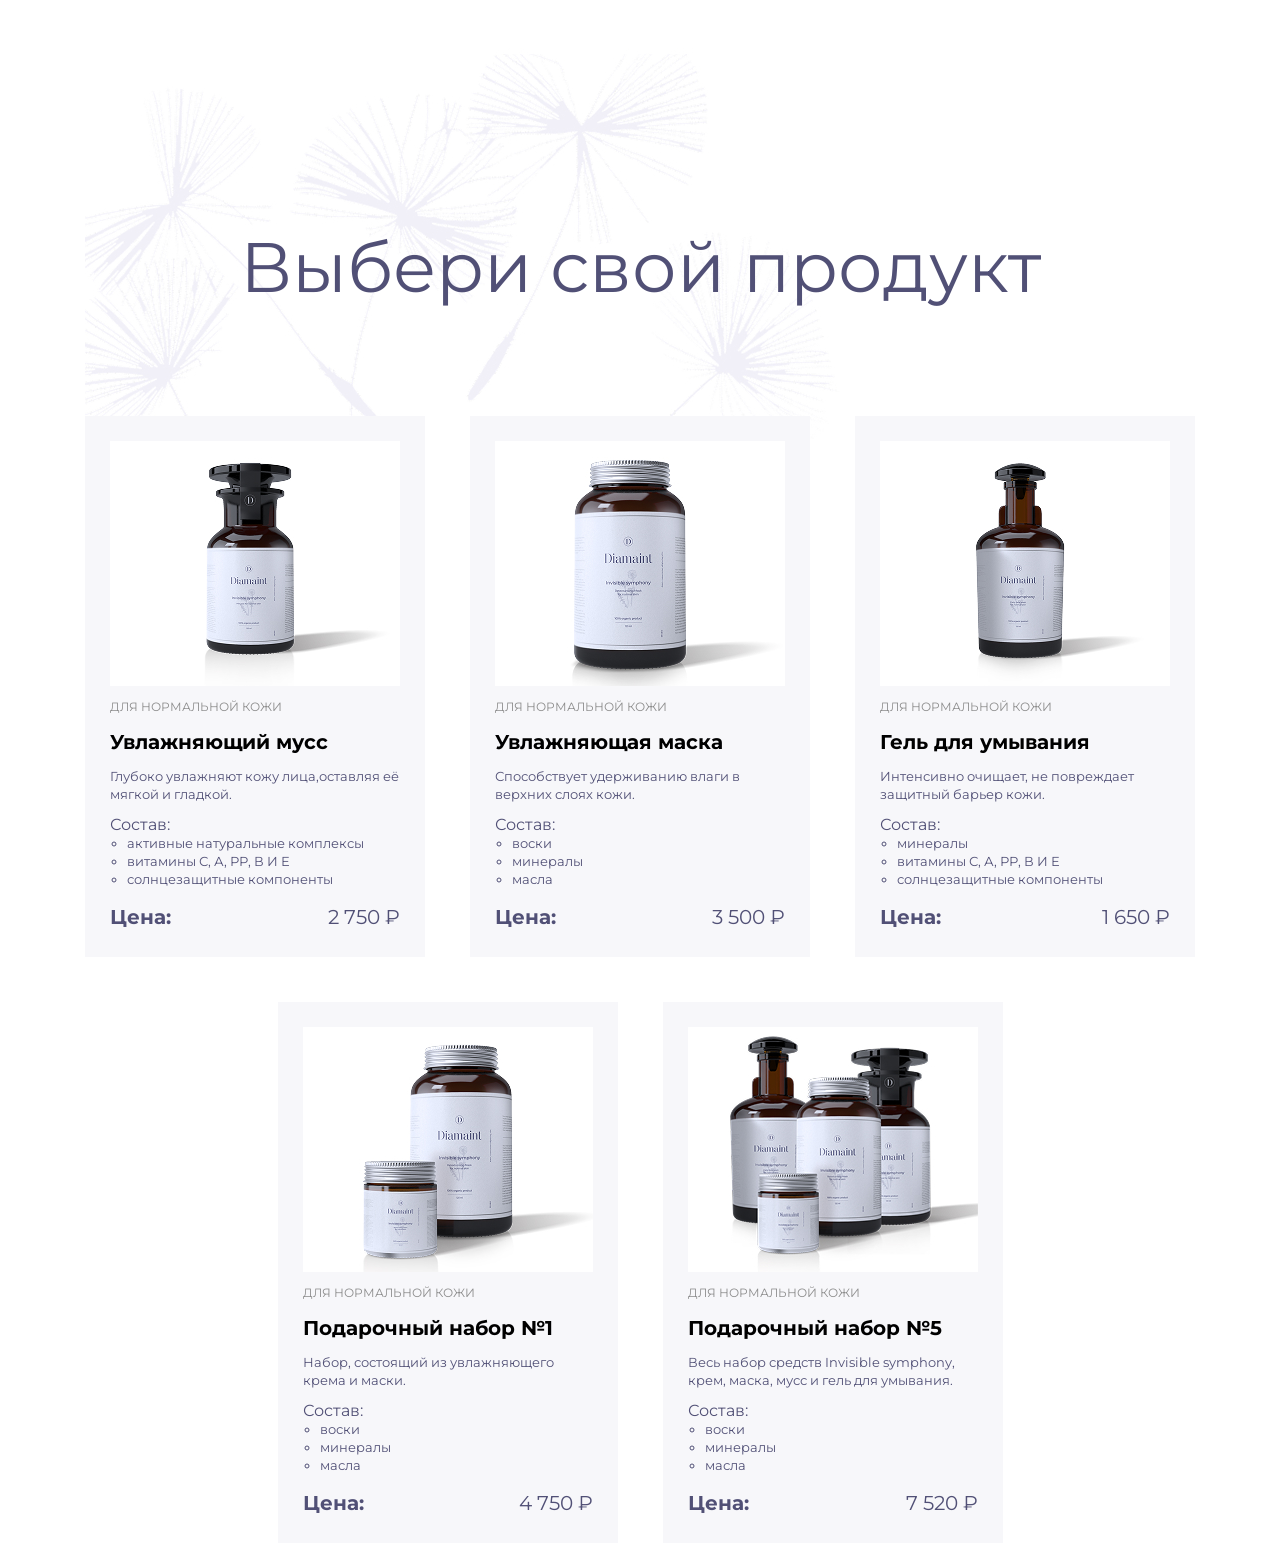
==== index.html @ 9d59db87 "feature/04-homework" ====
<!DOCTYPE html>
<html lang="en">
    <head>
        <meta charset="UTF-8">
        <meta name="viewport" content="width=device-width, initial-scale=1.0">
        <title>Document</title>
        <link rel="stylesheet" href="style.css">
        <link rel="stylesheet" href="https://fonts.googleapis.com/css2?family=Montserrat:wght@400;500;700&display=swap">
    </head>
    <body>
        <main class="main">
            <div class="container">
                <h1 class="title">Выбери свой продукт</h1>
                <ul class="products clear-list">
                    <li class="products__item card">
                        <img src="images/Mousee.jpg" alt="Товар увлажняющий мусс" class="card__image">
                        <h3 class="card__category">для нормальной кожи</h3>
                        <h2 class="card__name">Увлажняющий мусс</h2>
                        <p class="card__discription"> Глубоко увлажняют кожу лица,оставляя её мягкой и гладкой.</p>
                        <div class="card__compound compound">
                            <span class="compound__title">Состав:</span>
                            <ul class="compound__list">
                                <li>активные натуральные комплексы</li>
                                <li>витамины С, А, РР, В И Е</li>
                                <li>солнцезащитные компоненты</li>
                            </ul>
                        </div>
                        <div class="card__price price">
                            <b class="price__label">Цена:</b>
                            <span class="price__cost">2 750 &#8381</span>
                        </div>
                    </li>
                    <li class="products__item card">
                        <img src="images/mask.jpg" alt="Товар увлажняющая маска" class="card__image">
                        <h3 class="card__category">для нормальной кожи</h3>
                        <h2 class="card__name">Увлажняющая маска</h2>
                        <p class="card__discription"> Способствует удерживанию влаги в верхних слоях кожи.</p>
                        <div class="card__compound compound">
                            <span class="compound__title">Состав:</span>
                            <ul class="compound__list">
                                <li>воски</li>
                                <li>минералы</li>
                                <li>масла</li>
                            </ul>
                        </div>
                        <div class="card__price price">
                            <b class="price__label">Цена:</b>
                            <span class="price__cost">3 500 &#8381</span>
                        </div>
                    </li>
                    <li class="products__item card">
                        <img src="images/gel.jpg" alt="Товар гель для умывания" class="card__image">
                        <h3 class="card__category">для нормальной кожи</h3>
                        <h2 class="card__name">Гель для умывания</h2>
                        <p class="card__discription"> Интенсивно очищает, не повреждает защитный барьер кожи.</p>
                        <div class="card__compound compound">
                            <span class="compound__title">Состав:</span>
                            <ul class="compound__list">
                                <li>минералы</li>
                                <li>витамины С, А, РР, В И Е</li>
                                <li>солнцезащитные компоненты</li>
                            </ul>
                        </div>
                        <div class="card__price price">
                            <b class="price__label">Цена:</b>
                            <span class="price__cost">1 650 &#8381</span>
                        </div>
                    </li>
                    <li class="products__item card">
                        <img src="images/SetNo.1.jpg" alt="Товар подарочный набор №1" class="card__image">
                        <h3 class="card__category">для нормальной кожи</h3>
                        <h2 class="card__name">Подарочный набор №1</h2>
                        <p class="card__discription"> Набор, состоящий из увлажняющего крема и маски.</p>
                        <div class="card__compound compound">
                            <span class="compound__title">Состав:</span>
                            <ul class="compound__list">
                                <li>воски</li>
                                <li>минералы</li>
                                <li>масла</li>
                            </ul>
                        </div>
                        <div class="card__price price">
                            <b class="price__label">Цена:</b>
                            <span class="price__cost">4 750 &#8381</span>
                        </div>
                    </li>
                    <li class="products__item card">
                        <img src="images/SetNo.5.jpg" alt="Товар подарочный набор №5" class="card__image">
                        <h3 class="card__category">для нормальной кожи</h3>
                        <h2 class="card__name">Подарочный набор №5</h2>
                        <p class="card__discription"> Весь набор средств Invisible symphony, крем, маска, мусс и гель для умывания.</p>
                        <div class="card__compound compound">
                            <span class="compound__title">Состав:</span>
                            <ul class="compound__list">
                                <li>воски</li>
                                <li>минералы</li>
                                <li>масла</li>
                            </ul>
                        </div>
                        <div class="card__price price">
                            <b class="price__label">Цена:</b>
                            <span class="price__cost">7 520 &#8381</span>
                        </div>
                    </li>
                </ul>
            </div>
        </main>
    </body>
</html>
---- style.css ----
*,
*::before,
*::after {
    box-sizing: border-box;
}

body {
    font-family: "Montserrat", sans-serif ;
    line-height: 18px;
}

.container {
    width: 1110px;
    margin: 0 auto;
    background-image: url("images/dandelions.jpg");
    background-repeat: no-repeat;
    background-position: 0 0;
    padding-top: 220px;
}

.title {
    font-weight: 400;
    font-size: 70px;
    line-height: 78px;
    color: #515076;
    text-align: center;
    margin-bottom: 110px;
    margin-top: 0;
}

.clear-list {
    list-style: none;
    padding: 0;
    margin: 0;
}

.card__price {
    display: flex;
    justify-content: space-between;
    margin-top: 20px;
}

.price__label {
    color: #515076;
    font-size: 20px;
}

.price__cost {
    color: #515076;
    height: 24px;
    font-size: 20px;
}

.card {
    background-color: #F7F7FA;
    padding: 25px;
    width: 100%;
}

.card__image {
    display: block;
    width: 251;
}

.card__category {
    display: block;
    color: #8C8C8C;
    text-transform: uppercase;
    font-weight: 400;
    font-size: 12px;
    width: 171;
}

.card__name {
    font-size: 20px;
}

.card__discription {
    color: #515076;
    font-size: 13px;
}

.compound__title {
    color: #515076;
}

.compound__list {
    font-size: 13px;
    color: #515076;
    padding-left: 17px;

}

.products {
    display: flex;
    flex-wrap: wrap;
    justify-content: center;
    gap: 45px;

}

.products__item {
width: 340px;
}
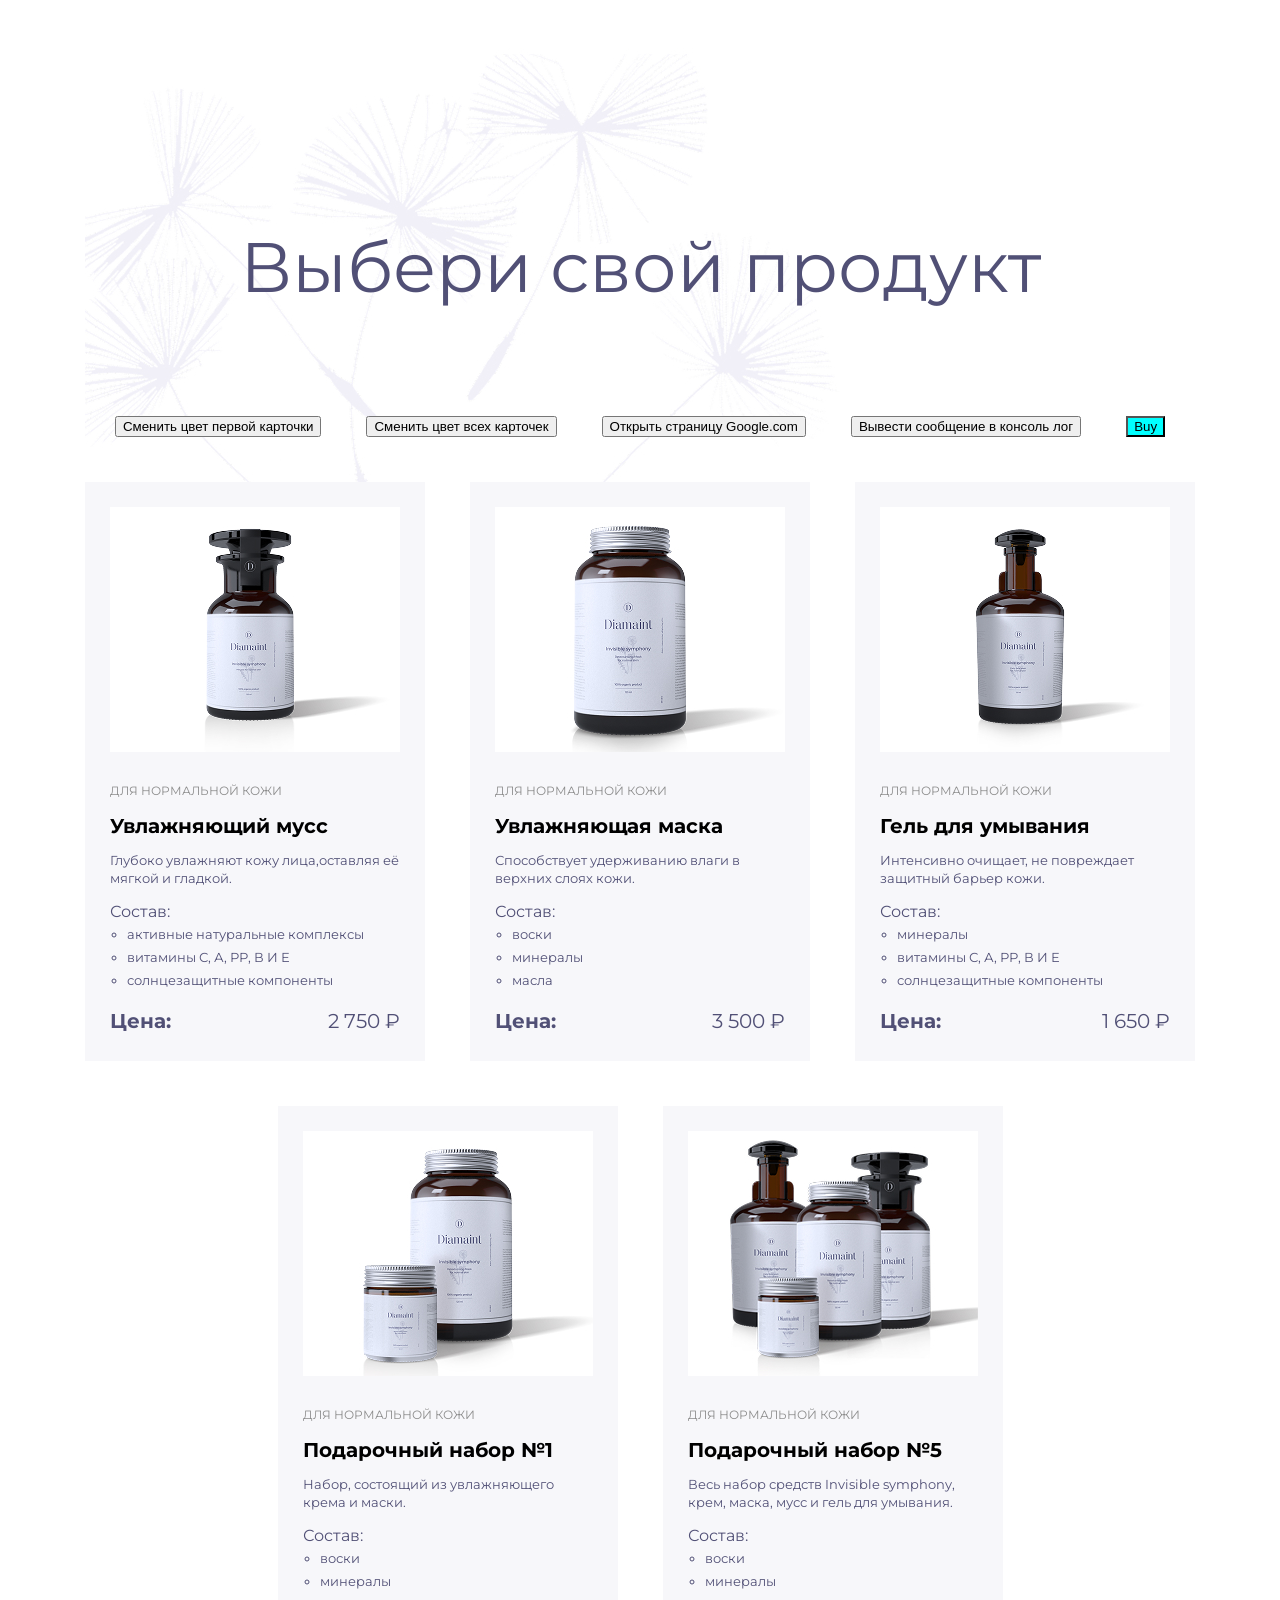
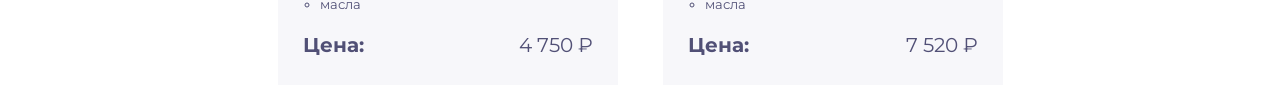
==== commit 8b630eed: "feature/06-homework" ====
--- a/index.html
+++ b/index.html
@@ -12,6 +12,11 @@
             <div class="container">
                 <h1 class="title">Выбери свой продукт</h1>
                 <ul class="products clear-list">
+                <button id="change-color-first-card">Сменить цвет первой карточки</button>
+                <button id="change-color-all-cards">Сменить цвет всех карточек</button>
+                <button id="open-google">Открыть страницу Google.com</button>
+                <button id="output-console-log">Вывести сообщение в консоль лог</button>
+                <button id="button-buy">Buy</button>
                     <li class="products__item card">
                         <img src="images/Mousee.jpg" alt="Товар увлажняющий мусс" class="card__image">
                         <h3 class="card__category">для нормальной кожи</h3>
@@ -105,5 +110,6 @@
                 </ul>
             </div>
         </main>
+        <script src="main.js"></script>
     </body>
 </html>
--- a/style.css
+++ b/style.css
@@ -2,6 +2,13 @@
 *::before,
 *::after {
     box-sizing: border-box;
+}
+
+#button-buy {
+    background-color: #00ffff;
+}
+#button-buy.btn1 {
+    background-color: #F57A8A;
 }
 
 body {
@@ -60,6 +67,7 @@
 .card__image {
     display: block;
     width: 251;
+    margin-bottom: 30px;
 }
 
 .card__category {
@@ -82,6 +90,7 @@
 
 .compound__title {
     color: #515076;
+    margin-bottom: px;
 }
 
 .compound__list {
@@ -89,6 +98,10 @@
     color: #515076;
     padding-left: 17px;
 
+}
+
+.card__compound {
+    line-height: 23px
 }
 
 .products {
@@ -100,5 +113,5 @@
 }
 
 .products__item {
-width: 340px;
+    width: 340px;
 }
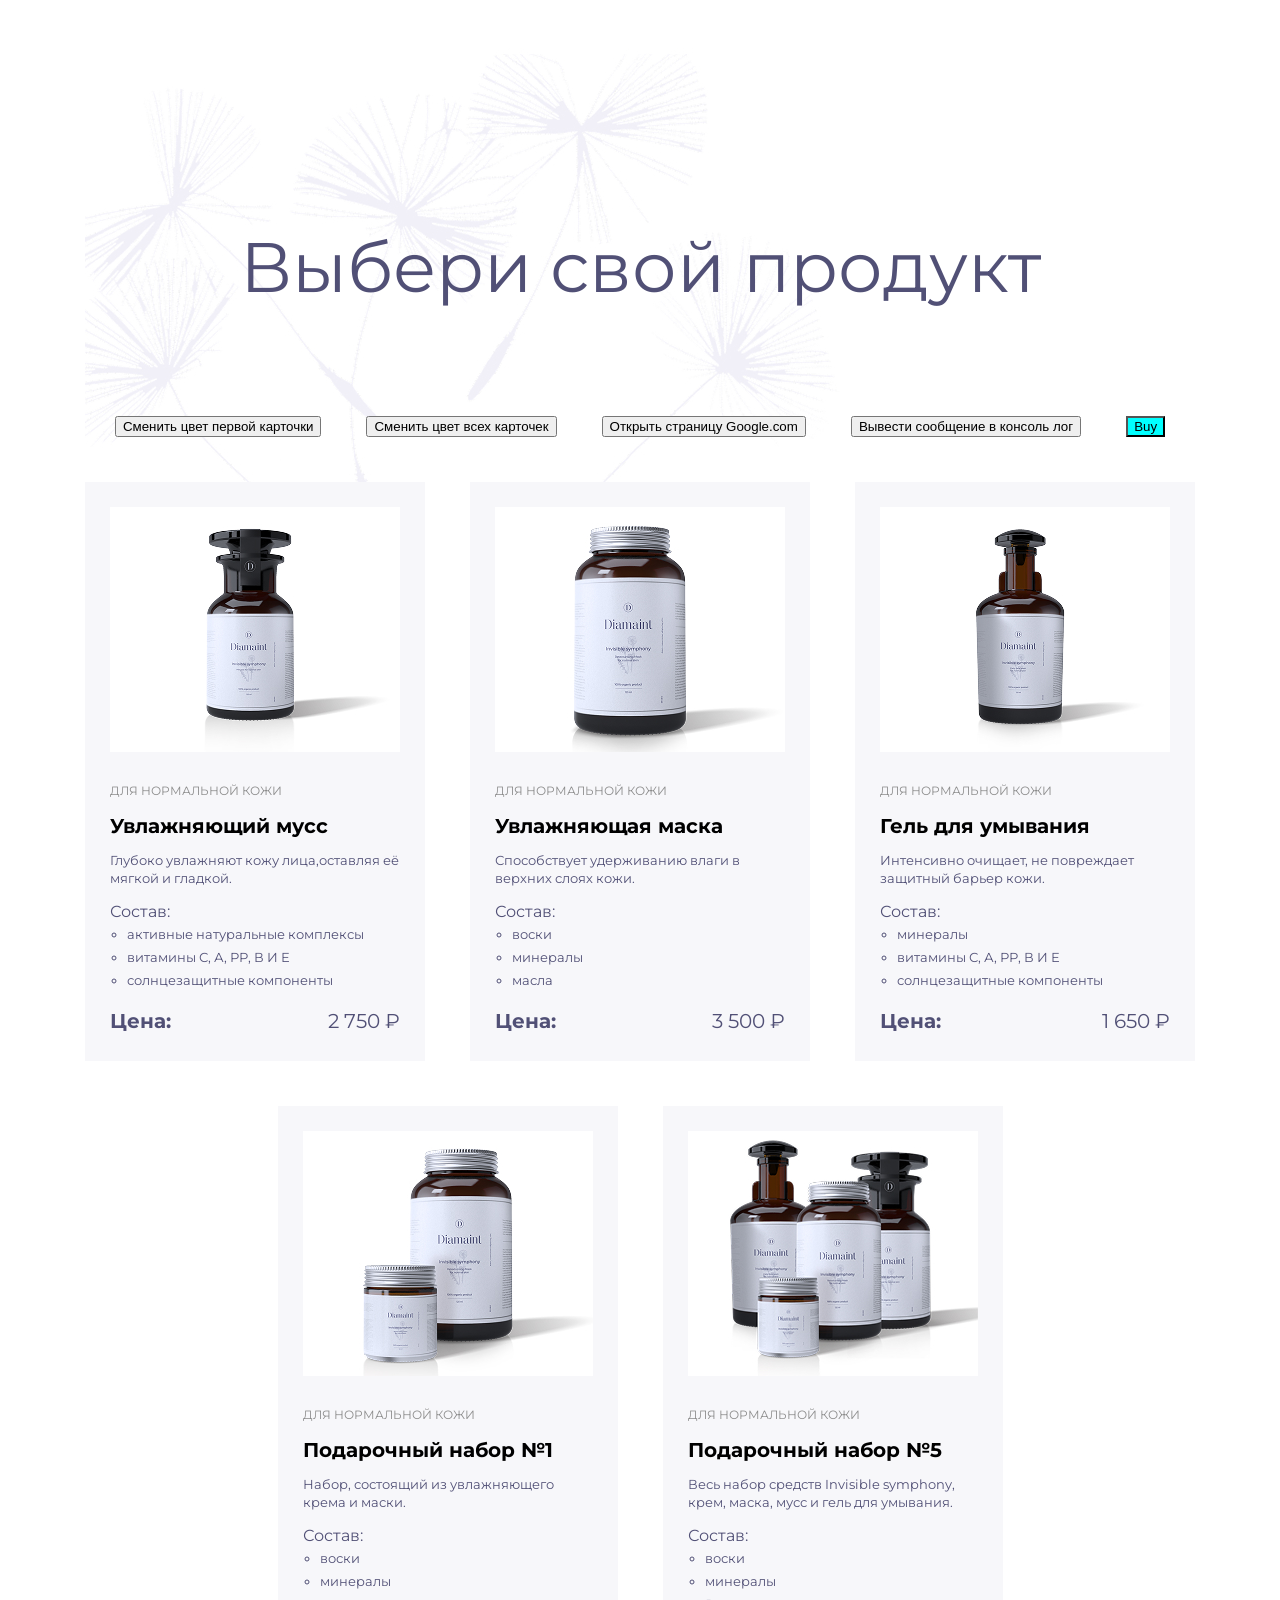
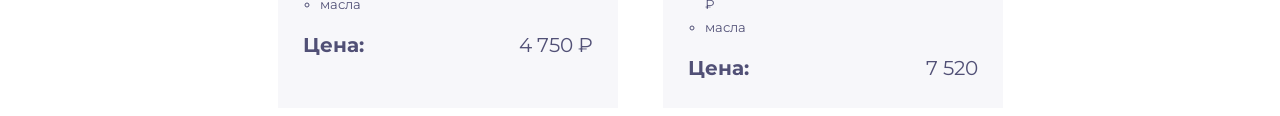
==== commit 0fb0edef: "feature/07-homework" ====
--- a/index.html
+++ b/index.html
@@ -98,18 +98,19 @@
                             <span class="compound__title">Состав:</span>
                             <ul class="compound__list">
                                 <li>воски</li>
-                                <li>минералы</li>
+                                <li>минералы</li>&#8381
                                 <li>масла</li>
                             </ul>
                         </div>
                         <div class="card__price price">
                             <b class="price__label">Цена:</b>
-                            <span class="price__cost">7 520 &#8381</span>
+                            <span class="price__cost">7 520 </span>
                         </div>
                     </li>
                 </ul>
             </div>
         </main>
         <script src="main.js"></script>
+        <script src="homework-7.js"></script>
     </body>
 </html>
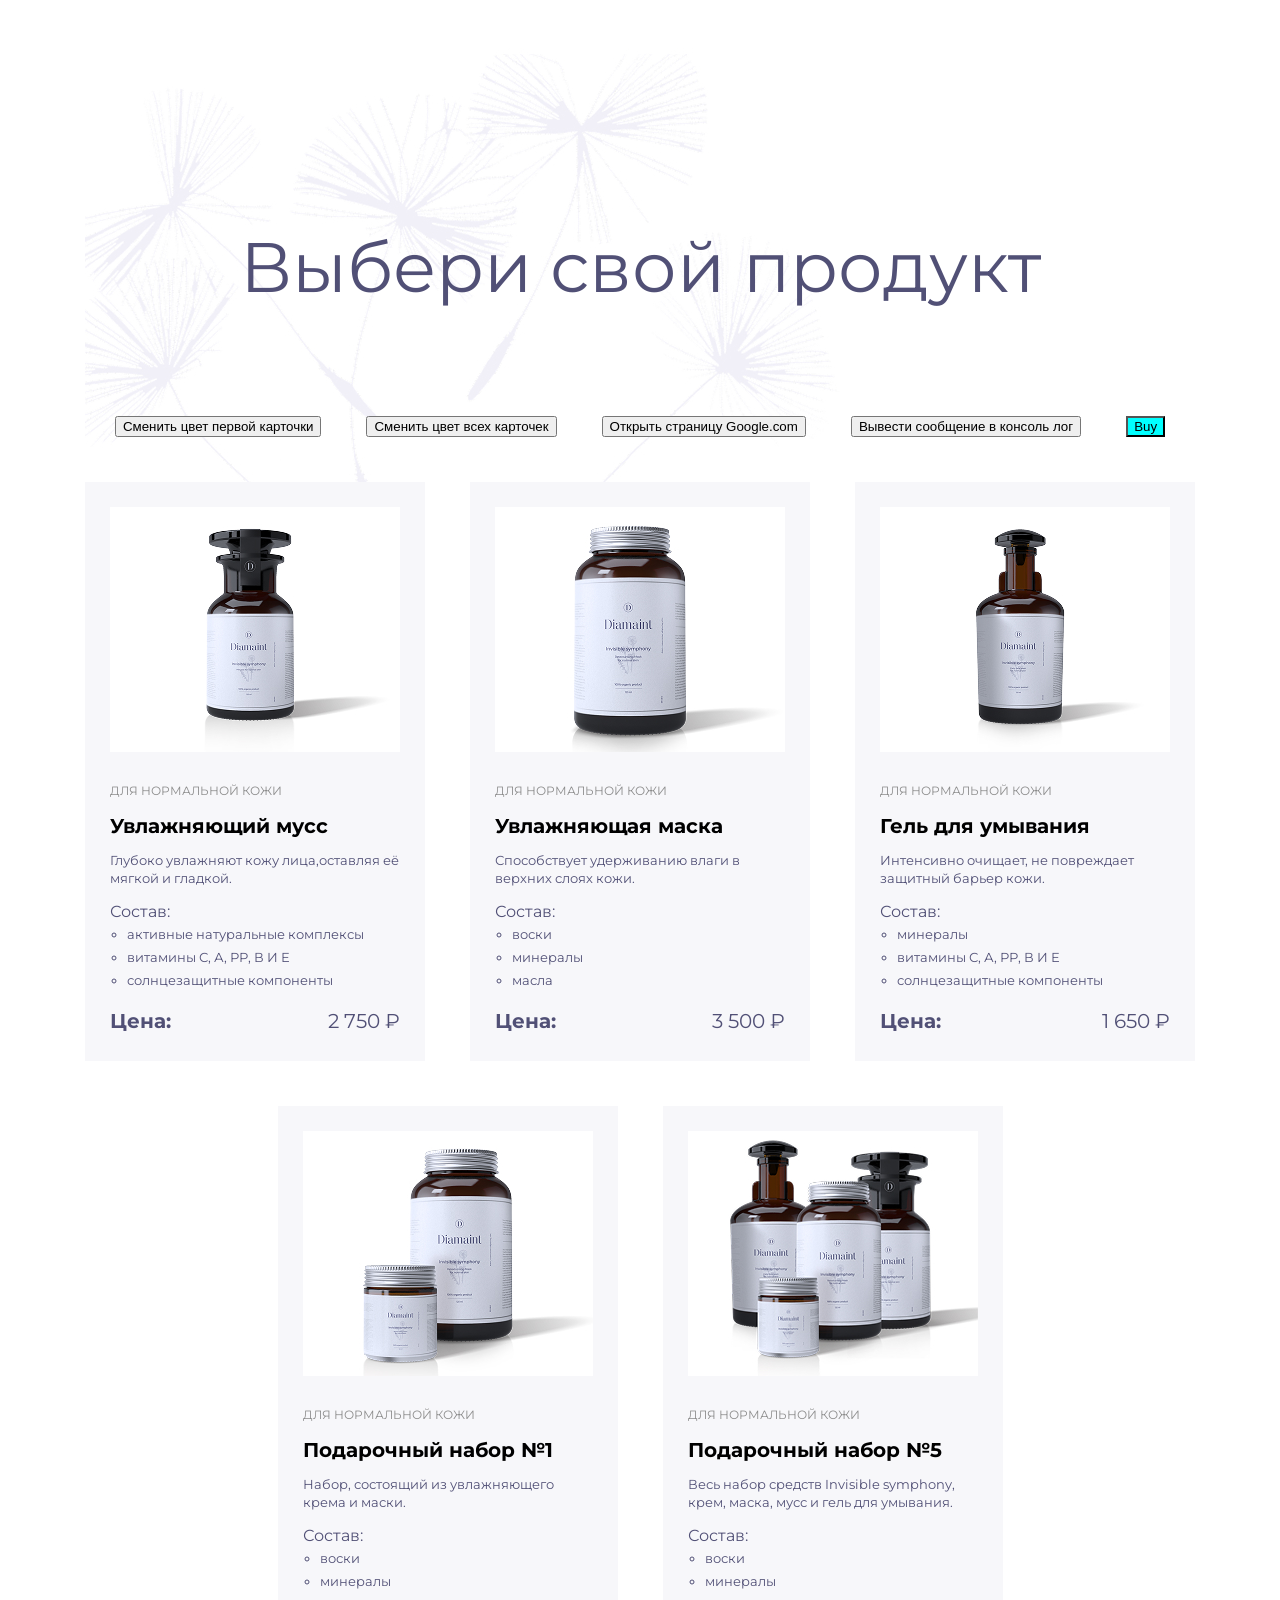
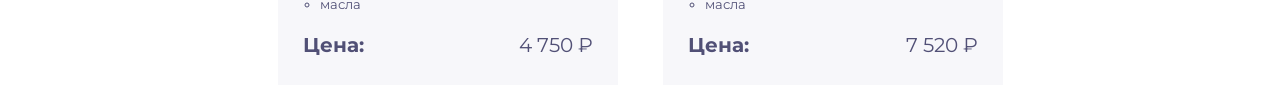
==== commit 981f7585: "feature/07-homework" ====
--- a/index.html
+++ b/index.html
@@ -98,13 +98,13 @@
                             <span class="compound__title">Состав:</span>
                             <ul class="compound__list">
                                 <li>воски</li>
-                                <li>минералы</li>&#8381
+                                <li>минералы</li>
                                 <li>масла</li>
                             </ul>
                         </div>
                         <div class="card__price price">
                             <b class="price__label">Цена:</b>
-                            <span class="price__cost">7 520 </span>
+                            <span class="price__cost">7 520 &#8381</span>
                         </div>
                     </li>
                 </ul>
